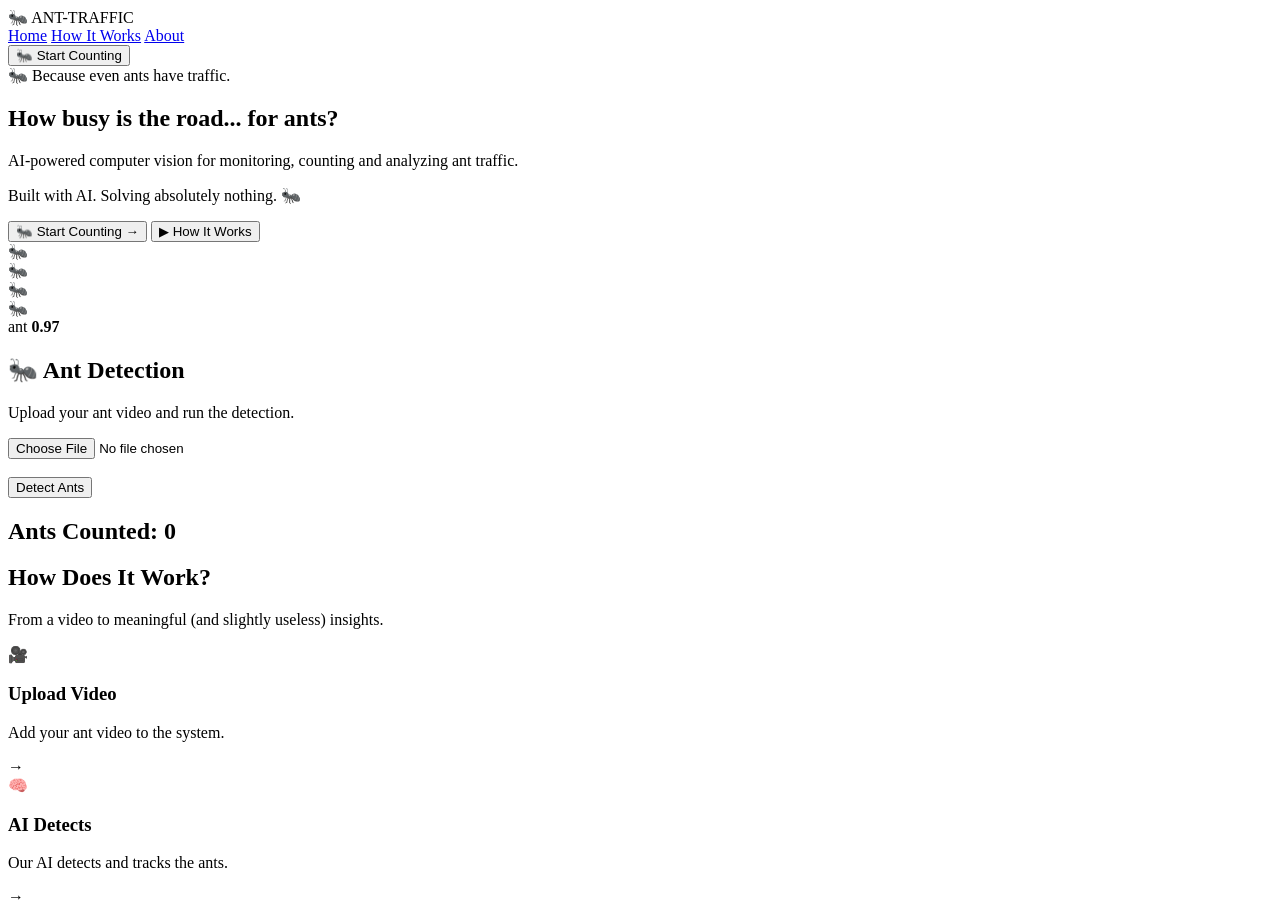
==== Ant_counter/index.html @ 61596527 "completed" ====
<!DOCTYPE html>
<html lang="en">

<head>
    <meta charset="UTF-8">
    <meta name="viewport" content="width=device-width, initial-scale=1.0">

    <title>Ant-Traffic | AI Ant Traffic Monitoring</title>

    <link rel="stylesheet" href="style.css">
</head>

<body>

    <!-- NAVBAR -->
    <nav class="navbar">

        <div class="logo">
            🐜 <span>ANT-TRAFFIC</span>
        </div>

        <div class="nav-links">
            <a href="#home">Home</a>
            <a href="#how-it-works">How It Works</a>
            <a href="#about">About</a>
        </div>

        <button class="nav-button" onclick="startCounting()">
            🐜 Start Counting
        </button>

    </nav>


    <!-- HERO SECTION -->
    <section class="hero" id="home">

        <div class="hero-text">

            <div class="tag">
                🐜 Because even ants have traffic.
            </div>

            <h1>
                How busy is the road...
                <span>for ants?</span>
            </h1>

            <p>
                AI-powered computer vision for monitoring,
                counting and analyzing ant traffic.
            </p>

            <p class="funny">
                Built with AI. Solving absolutely nothing. 🐜
            </p>

            <div class="hero-buttons">

                <button onclick="startCounting()" class="primary-button">
                    🐜 Start Counting →
                </button>

                <button onclick="scrollToHow()" class="secondary-button">
                    ▶ How It Works
                </button>

            </div>

        </div>


        <!-- HERO VISUAL -->
        <div class="hero-visual">

            <div class="road">

                <div class="road-line"></div>

                <div class="ant ant1">🐜</div>
                <div class="ant ant2">🐜</div>
                <div class="ant ant3">🐜</div>
                <div class="ant ant4">🐜</div>

            </div>

            <div class="detection-box">
                <span>ant</span>
                <strong>0.97</strong>
            </div>

        </div>

    </section>


    <!-- ============================= -->
    <!-- VIDEO UPLOAD + PREDICTION -->
    <!-- ============================= -->

    <section id="prediction" class="prediction-section">

        <h2>🐜 Ant Detection</h2>

        <p>
            Upload your ant video and run the detection.
        </p>

        <input
            type="file"
            id="videoInput"
            accept="video/*"
        >

        <br><br>

        <button onclick="uploadVideo()" class="primary-button">
            Detect Ants
        </button>

        <p id="status"></p>

        <!-- PREDICTION VIDEO -->

        <video
            id="predictionVideo"
            controls
            width="700"
            style="display:none;"
        ></video>

        <!-- ANT COUNT -->

        <h2 id="count">
            Ants Counted: 0
        </h2>

    </section>


    <!-- HOW IT WORKS -->
    <section class="how" id="how-it-works">

        <div class="section-title">

            <h2>How Does It Work?</h2>

            <p>
                From a video to meaningful
                (and slightly useless) insights.
            </p>

        </div>


        <div class="steps">

            <div class="step">

                <div class="step-icon">🎥</div>

                <h3>Upload Video</h3>

                <p>
                    Add your ant video to the system.
                </p>

            </div>


            <div class="arrow">→</div>


            <div class="step">

                <div class="step-icon">🧠</div>

                <h3>AI Detects</h3>

                <p>
                    Our AI detects and tracks the ants.
                </p>

            </div>


            <div class="arrow">→</div>
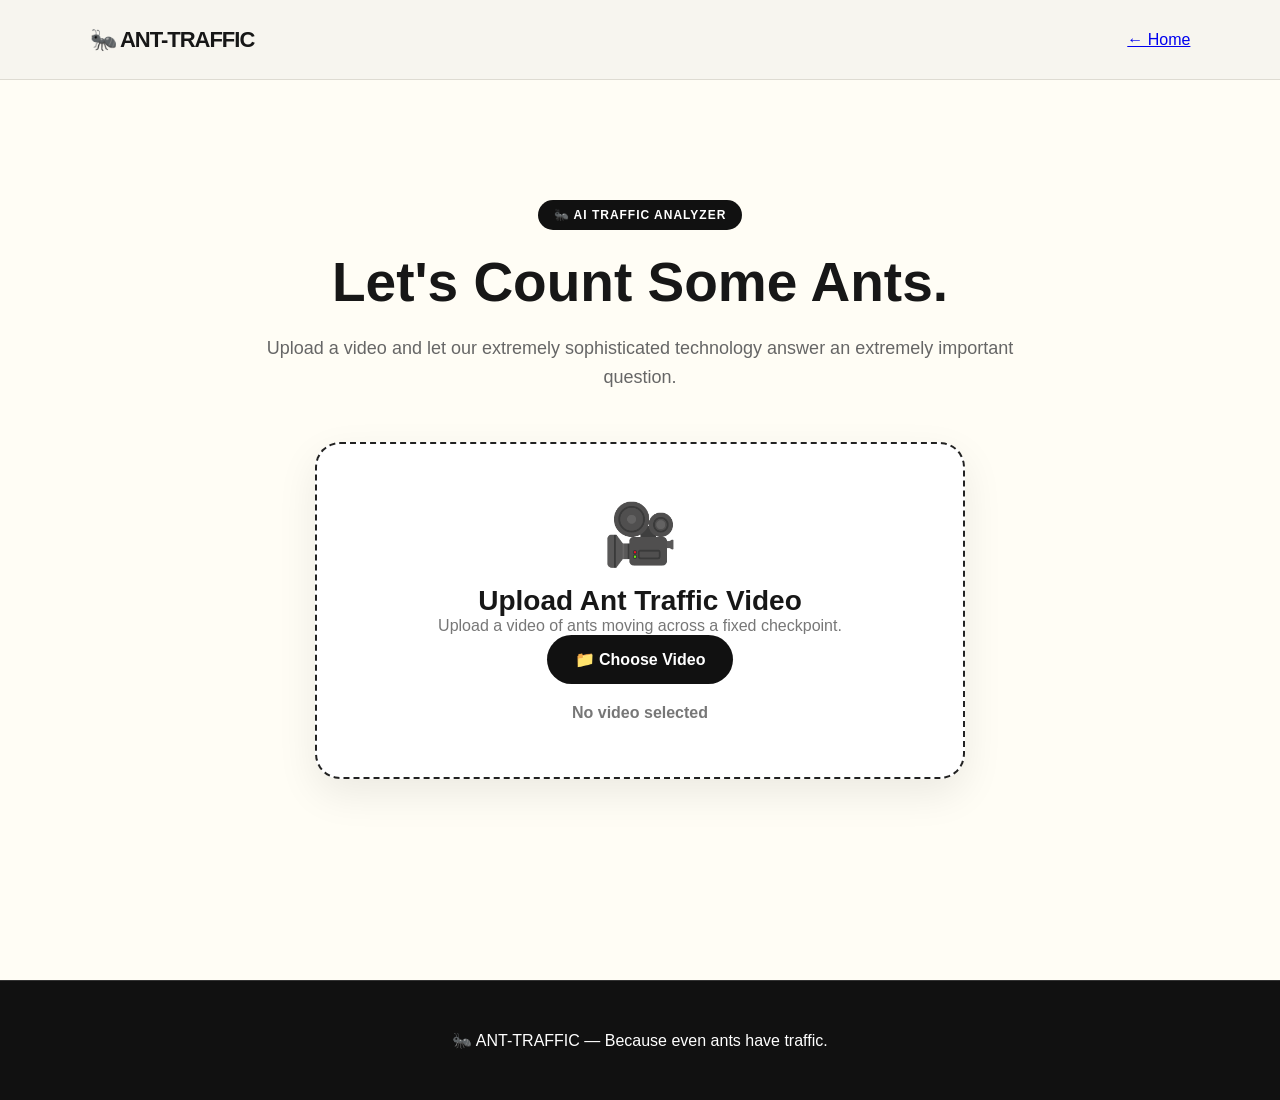
==== commit 58db1173: "added index.html" ====
--- a/Ant_counter/index.html
+++ b/Ant_counter/index.html
@@ -1,92 +1,200 @@
 <!DOCTYPE html>
 <html lang="en">
-
 <head>
     <meta charset="UTF-8">
     <meta name="viewport" content="width=device-width, initial-scale=1.0">
 
-    <title>Ant-Traffic | AI Ant Traffic Monitoring</title>
-
-    <link rel="stylesheet" href="style.css">
+    <title>Ant Traffic Analyzer 🐜</title>
+
+    <link rel="stylesheet" href="./style.css">
 </head>
 
 <body>
 
     <!-- NAVBAR -->
     <nav class="navbar">
-
-        <div class="logo">
-            🐜 <span>ANT-TRAFFIC</span>
+        <div class="logo">🐜 ANT-TRAFFIC</div>
+
+        <a href="index.html" class="nav-link">
+            ← Home
+        </a>
+    </nav>
+
+
+    <!-- ANALYZER -->
+    <section class="analyzer">
+
+        <div class="analyzer-header">
+            <span class="badge">🐜 AI TRAFFIC ANALYZER</span>
+
+            <h1>
+                Let's Count Some Ants.
+            </h1>
+
+            <p>
+                Upload a video and let our extremely sophisticated
+                technology answer an extremely important question.
+            </p>
         </div>
 
-        <div class="nav-links">
-            <a href="#home">Home</a>
-            <a href="#how-it-works">How It Works</a>
-            <a href="#about">About</a>
+
+        <!-- UPLOAD BOX -->
+        <div class="upload-card">
+
+            <div class="upload-icon">
+                🎥
+            </div>
+
+            <h2>Upload Ant Traffic Video</h2>
+
+            <p>
+                Upload a video of ants moving across a fixed checkpoint.
+            </p>
+
+            <input
+                type="file"
+                id="videoInput"
+                accept="video/*"
+                hidden
+            >
+
+            <button
+                class="primary-btn"
+                onclick="document.getElementById('videoInput').click()"
+            >
+                📁 Choose Video
+            </button>
+
+            <p id="fileName" class="file-name">
+                No video selected
+            </p>
+
         </div>
 
-        <button class="nav-button" onclick="startCounting()">
-            🐜 Start Counting
-        </button>
-
-    </nav>
-
-
-    <!-- HERO SECTION -->
-    <section class="hero" id="home">
-
-        <div class="hero-text">
-
-            <div class="tag">
-                🐜 Because even ants have traffic.
-            </div>
-
-            <h1>
-                How busy is the road...
-                <span>for ants?</span>
-            </h1>
-
-            <p>
-                AI-powered computer vision for monitoring,
-                counting and analyzing ant traffic.
+
+        <!-- VIDEO PREVIEW -->
+
+        <div class="video-section" id="videoSection">
+
+            <h2>🎬 Video Preview</h2>
+
+            <video
+                id="videoPreview"
+                controls
+            ></video>
+
+            <button
+                class="analyze-btn"
+                onclick="analyzeVideo()"
+            >
+                🐜 Analyze Ant Traffic
+            </button>
+
+        </div>
+
+
+        <!-- ANALYSIS STATUS -->
+
+        <div class="analysis-card" id="analysisCard">
+
+            <div class="loading-ant">
+                🐜
+            </div>
+
+            <h2 id="analysisTitle">
+                Analyzing Ant Traffic...
+            </h2>
+
+            <p id="analysisText">
+                Please wait while our AI counts extremely tiny commuters.
             </p>
 
-            <p class="funny">
-                Built with AI. Solving absolutely nothing. 🐜
+            <div class="progress-container">
+                <div
+                    class="progress-bar"
+                    id="progressBar"
+                ></div>
+            </div>
+
+            <p id="progressText">
+                0%
             </p>
 
-            <div class="hero-buttons">
-
-                <button onclick="startCounting()" class="primary-button">
-                    🐜 Start Counting →
-                </button>
-
-                <button onclick="scrollToHow()" class="secondary-button">
-                    ▶ How It Works
-                </button>
-
-            </div>
-
         </div>
 
 
-        <!-- HERO VISUAL -->
-        <div class="hero-visual">
-
-            <div class="road">
-
-                <div class="road-line"></div>
-
-                <div class="ant ant1">🐜</div>
-                <div class="ant ant2">🐜</div>
-                <div class="ant ant3">🐜</div>
-                <div class="ant ant4">🐜</div>
-
-            </div>
-
-            <div class="detection-box">
-                <span>ant</span>
-                <strong>0.97</strong>
+        <!-- RESULTS -->
+
+        <div class="results" id="results">
+
+            <div class="results-header">
+                <span class="badge">ANALYSIS COMPLETE</span>
+
+                <h2>
+                    🐜 Ant Traffic Report
+                </h2>
+            </div>
+
+
+            <div class="stats-grid">
+
+                <div class="result-box">
+                    <span>🐜</span>
+                    <h3 id="antCount">127</h3>
+                    <p>Ants Detected</p>
+                </div>
+
+
+                <div class="result-box">
+                    <span>⏱️</span>
+                    <h3>10 min</h3>
+                    <p>Observation Time</p>
+                </div>
+
+
+                <div class="result-box">
+                    <span>📈</span>
+                    <h3 id="trafficRate">12.7/min</h3>
+                    <p>Traffic Rate</p>
+                </div>
+
+            </div>
+
+
+            <!-- TRAFFIC STATUS -->
+
+            <div class="traffic-status">
+
+                <p>Current Ant Traffic</p>
+
+                <h2>
+                    🔴 HIGH TRAFFIC
+                </h2>
+
+                <p>
+                    Consider taking another route.
+                    Unfortunately, you are probably much larger than the ants.
+                </p>
+
+            </div>
+
+
+            <!-- FUNNY MESSAGE -->
+
+            <div class="funny-result">
+
+                <h2>
+                    Was this information necessary?
+                </h2>
+
+                <p>
+                    Absolutely not. 😂
+                </p>
+
+                <p>
+                    But we used AI to find out anyway.
+                </p>
+
             </div>
 
         </div>
@@ -94,94 +202,240 @@
     </section>
 
 
-    <!-- ============================= -->
-    <!-- VIDEO UPLOAD + PREDICTION -->
-    <!-- ============================= -->
-
-    <section id="prediction" class="prediction-section">
-
-        <h2>🐜 Ant Detection</h2>
-
-        <p>
-            Upload your ant video and run the detection.
-        </p>
-
-        <input
-            type="file"
-            id="videoInput"
-            accept="video/*"
-        >
-
-        <br><br>
-
-        <button onclick="uploadVideo()" class="primary-button">
-            Detect Ants
-        </button>
-
-        <p id="status"></p>
-
-        <!-- PREDICTION VIDEO -->
-
-        <video
-            id="predictionVideo"
-            controls
-            width="700"
-            style="display:none;"
-        ></video>
-
-        <!-- ANT COUNT -->
-
-        <h2 id="count">
-            Ants Counted: 0
-        </h2>
-
-    </section>
-
-
-    <!-- HOW IT WORKS -->
-    <section class="how" id="how-it-works">
-
-        <div class="section-title">
-
-            <h2>How Does It Work?</h2>
-
-            <p>
-                From a video to meaningful
-                (and slightly useless) insights.
-            </p>
-
-        </div>
-
-
-        <div class="steps">
-
-            <div class="step">
-
-                <div class="step-icon">🎥</div>
-
-                <h3>Upload Video</h3>
-
-                <p>
-                    Add your ant video to the system.
-                </p>
-
-            </div>
-
-
-            <div class="arrow">→</div>
-
-
-            <div class="step">
-
-                <div class="step-icon">🧠</div>
-
-                <h3>AI Detects</h3>
-
-                <p>
-                    Our AI detects and tracks the ants.
-                </p>
-
-            </div>
-
-
-            <div class="arrow">→</div>+    <footer>
+        🐜 ANT-TRAFFIC — Because even ants have traffic.
+    </footer>
+
+
+    <script>
+
+        const videoInput = document.getElementById("videoInput");
+        const videoPreview = document.getElementById("videoPreview");
+        const videoSection = document.getElementById("videoSection");
+        const fileName = document.getElementById("fileName");
+
+        const analysisCard = document.getElementById("analysisCard");
+        const results = document.getElementById("results");
+
+        const progressBar = document.getElementById("progressBar");
+        const progressText = document.getElementById("progressText");
+
+
+
+        /* VIDEO UPLOAD */
+
+        videoInput.addEventListener("change", function() {
+
+            const file = this.files[0];
+
+            if (!file) {
+                return;
+            }
+
+            fileName.textContent = "📹 " + file.name;
+
+            const videoURL = URL.createObjectURL(file);
+
+            videoPreview.src = videoURL;
+
+            videoSection.style.display = "block";
+
+            analysisCard.style.display = "none";
+
+            results.style.display = "none";
+
+        });
+
+
+
+        /* ANALYZE VIDEO */
+
+        async function analyzeVideo() {
+
+    const file = videoInput.files[0];
+
+    if (!file) {
+
+        alert("Please select a video first.");
+
+        return;
+    }
+
+
+    // Show analysis screen
+
+    analysisCard.style.display = "block";
+
+    results.style.display = "none";
+
+
+    progressBar.style.width = "10%";
+
+    progressText.textContent = "Uploading...";
+
+    document.getElementById("analysisText").textContent =
+        "Uploading your ant traffic video...";
+
+
+    // Create form data
+
+    const formData = new FormData();
+
+    formData.append("video", file);
+
+
+    try {
+
+        progressBar.style.width = "30%";
+
+        progressText.textContent = "30%";
+
+        document.getElementById("analysisText").textContent =
+            "AI is detecting and tracking ants...";
+
+
+        // Send video to Python
+
+        const response = await fetch(
+            "http://127.0.0.1:5000/analyze",
+            {
+                method: "POST",
+                body: formData
+            }
+        );
+
+
+        progressBar.style.width = "70%";
+
+        progressText.textContent = "70%";
+
+        document.getElementById("analysisText").textContent =
+            "Counting checkpoint crossings...";
+
+
+        const data = await response.json();
+
+
+        if (!data.success) {
+
+            throw new Error(
+                data.error || "Analysis failed"
+            );
+        }
+
+
+        // Complete progress
+
+        progressBar.style.width = "100%";
+
+        progressText.textContent = "100%";
+
+        document.getElementById("analysisText").textContent =
+            "Analysis complete!";
+
+
+        setTimeout(function() {
+
+            analysisCard.style.display = "none";
+
+            results.style.display = "block";
+
+
+            // --------------------------------
+            // REAL ANT COUNT
+            // --------------------------------
+
+            document.getElementById("antCount")
+                .textContent = data.count;
+
+
+            // --------------------------------
+            // REAL TRAFFIC RATE
+            // --------------------------------
+
+            document.getElementById("trafficRate")
+                .textContent =
+                data.traffic_rate + "/min";
+
+
+            // --------------------------------
+            // OBSERVATION TIME
+            // --------------------------------
+
+            const timeElement =
+                document.querySelector(
+                    ".result-box:nth-child(2) h3"
+                );
+
+            timeElement.textContent =
+                data.duration + " min";
+
+
+            // --------------------------------
+            // TRAFFIC STATUS
+            // --------------------------------
+
+            const statusHeading =
+                document.querySelector(
+                    ".traffic-status h2"
+                );
+
+            statusHeading.textContent =
+                data.status === "HIGH TRAFFIC"
+                    ? "🔴 HIGH TRAFFIC"
+                    : data.status === "MEDIUM TRAFFIC"
+                        ? "🟡 MEDIUM TRAFFIC"
+                        : "🟢 LOW TRAFFIC";
+
+
+            // --------------------------------
+            // STATUS DESCRIPTION
+            // --------------------------------
+
+            const statusText =
+                document.querySelector(
+                    ".traffic-status p:last-child"
+                );
+
+
+            if (data.status === "HIGH TRAFFIC") {
+
+                statusText.textContent =
+                    "That's a lot of tiny commuters. Consider taking another route.";
+
+            } else if (data.status === "MEDIUM TRAFFIC") {
+
+                statusText.textContent =
+                    "Moderate ant activity detected.";
+
+            } else {
+
+                statusText.textContent =
+                    "The ant highway is relatively quiet.";
+
+            }
+
+        }, 700);
+
+
+    } catch (error) {
+
+        console.error(error);
+
+
+        analysisCard.style.display = "none";
+
+
+        alert(
+            "Unable to analyze the video.\n\n" +
+            error.message
+        );
+
+    }
+
+}
+
+    </script>
+
+</body>
+</html>
--- a/Ant_counter/style.css
+++ b/Ant_counter/style.css
@@ -0,0 +1,730 @@
+* {
+    margin: 0;
+    padding: 0;
+    box-sizing: border-box;
+}
+
+html {
+    scroll-behavior: smooth;
+}
+
+body {
+    font-family: Arial, Helvetica, sans-serif;
+    background: #f7f5ef;
+    color: #171717;
+    overflow-x: hidden;
+}
+
+/* ================= NAVBAR ================= */
+
+.navbar {
+    height: 80px;
+    padding: 0 7%;
+    display: flex;
+    align-items: center;
+    justify-content: space-between;
+    background: rgba(247, 245, 239, 0.92);
+    backdrop-filter: blur(10px);
+    position: sticky;
+    top: 0;
+    z-index: 100;
+    border-bottom: 1px solid #dedbd2;
+}
+
+.logo {
+    font-size: 22px;
+    font-weight: 800;
+    letter-spacing: -1px;
+}
+
+.logo span {
+    margin-left: 5px;
+}
+
+.nav-links {
+    display: flex;
+    gap: 35px;
+}
+
+.nav-links a {
+    text-decoration: none;
+    color: #222;
+    font-size: 14px;
+    font-weight: 600;
+}
+
+.nav-links a:hover {
+    opacity: 0.5;
+}
+
+.nav-button {
+    border: none;
+    background: #171717;
+    color: white;
+    padding: 13px 21px;
+    border-radius: 30px;
+    cursor: pointer;
+    font-weight: 600;
+}
+
+.nav-button:hover {
+    transform: translateY(-2px);
+}
+
+/* ================= HERO ================= */
+
+.hero {
+    min-height: 680px;
+    padding: 80px 7%;
+    display: grid;
+    grid-template-columns: 1fr 1fr;
+    align-items: center;
+    gap: 50px;
+    position: relative;
+}
+
+.hero-text {
+    max-width: 650px;
+}
+
+.tag {
+    display: inline-block;
+    padding: 9px 16px;
+    background: #e9e4d7;
+    border-radius: 30px;
+    font-size: 13px;
+    font-weight: 600;
+    margin-bottom: 25px;
+}
+
+.hero h1 {
+    font-size: clamp(50px, 6vw, 88px);
+    line-height: 0.95;
+    letter-spacing: -5px;
+    margin-bottom: 30px;
+}
+
+.hero h1 span {
+    display: block;
+    color: #77572f;
+}
+
+.hero-text > p {
+    max-width: 500px;
+    color: #666;
+    line-height: 1.6;
+    font-size: 18px;
+}
+
+.hero-text .funny {
+    margin-top: 10px;
+    font-size: 14px;
+    font-weight: 600;
+    color: #333;
+}
+
+.hero-buttons {
+    display: flex;
+    gap: 14px;
+    margin-top: 35px;
+}
+
+.primary-button,
+.secondary-button {
+    padding: 15px 23px;
+    border-radius: 30px;
+    cursor: pointer;
+    font-weight: 700;
+    font-size: 14px;
+}
+
+.primary-button {
+    border: none;
+    background: #171717;
+    color: white;
+}
+
+.secondary-button {
+    background: transparent;
+    border: 1px solid #bbb7ae;
+    color: #222;
+}
+
+.primary-button:hover,
+.secondary-button:hover {
+    transform: translateY(-3px);
+}
+
+/* ================= ANT ROAD ================= */
+
+.hero-visual {
+    height: 430px;
+    position: relative;
+    display: flex;
+    align-items: center;
+    justify-content: center;
+}
+
+.road {
+    width: 90%;
+    height: 260px;
+    background: #292929;
+    border-radius: 25px;
+    position: relative;
+    overflow: hidden;
+    box-shadow: 0 25px 60px rgba(0, 0, 0, 0.18);
+}
+
+.road-line {
+    position: absolute;
+    width: 100%;
+    height: 3px;
+    background: repeating-linear-gradient(
+        90deg,
+        #ffffff 0px,
+        #ffffff 35px,
+        transparent 35px,
+        transparent 70px
+    );
+    top: 50%;
+    opacity: 0.6;
+}
+
+/* ================= ANIMATED ANTS ================= */
+
+.ant {
+    position: absolute;
+    font-size: 27px;
+    z-index: 5;
+    filter: drop-shadow(0 4px 3px rgba(0, 0, 0, 0.4));
+}
+
+.ant1 {
+    top: 35%;
+    left: -50px;
+    animation: antWalk1 8s linear infinite;
+}
+
+.ant2 {
+    top: 58%;
+    left: -50px;
+    animation: antWalk2 11s linear infinite;
+    animation-delay: 1.5s;
+}
+
+.ant3 {
+    top: 25%;
+    left: -50px;
+    animation: antWalk3 9s linear infinite;
+    animation-delay: 3s;
+}
+
+.ant4 {
+    top: 68%;
+    left: -50px;
+    animation: antWalk4 13s linear infinite;
+    animation-delay: 5s;
+}
+
+@keyframes antWalk1 {
+    from {
+        left: -60px;
+    }
+
+    to {
+        left: 105%;
+    }
+}
+
+@keyframes antWalk2 {
+    from {
+        left: -60px;
+    }
+
+    to {
+        left: 105%;
+    }
+}
+
+@keyframes antWalk3 {
+    from {
+        left: -60px;
+    }
+
+    to {
+        left: 105%;
+    }
+}
+
+@keyframes antWalk4 {
+    from {
+        left: -60px;
+    }
+
+    to {
+        left: 105%;
+    }
+}
+
+/* ================= DETECTION BOX ================= */
+
+.detection-box {
+    position: absolute;
+    right: 3%;
+    top: 17%;
+    border: 2px solid #c79a56;
+    padding: 7px 12px;
+    border-radius: 8px;
+    background: rgba(20, 20, 20, 0.8);
+    color: white;
+    font-size: 12px;
+}
+
+.detection-box strong {
+    margin-left: 8px;
+}
+
+/* ================= HOW IT WORKS ================= */
+
+.how {
+    padding: 120px 7%;
+    background: white;
+}
+
+.section-title {
+    text-align: center;
+    margin-bottom: 70px;
+}
+
+.section-title h2 {
+    font-size: 50px;
+    letter-spacing: -2px;
+    margin-bottom: 15px;
+}
+
+.section-title p {
+    color: #777;
+}
+
+.steps {
+    max-width: 1100px;
+    margin: auto;
+    display: flex;
+    align-items: center;
+    justify-content: space-between;
+    gap: 20px;
+}
+
+.step {
+    text-align: center;
+    max-width: 200px;
+}
+
+.step-icon {
+    width: 75px;
+    height: 75px;
+    margin: auto auto 20px;
+    display: flex;
+    align-items: center;
+    justify-content: center;
+    background: #f0ede5;
+    border-radius: 50%;
+    font-size: 30px;
+}
+
+.step h3 {
+    margin-bottom: 10px;
+}
+
+.step p {
+    color: #777;
+    font-size: 14px;
+    line-height: 1.5;
+}
+
+.arrow {
+    font-size: 25px;
+    color: #aaa;
+}
+
+/* ================= STATS ================= */
+
+.stats {
+    padding: 120px 7%;
+    text-align: center;
+}
+
+.stats h2 {
+    font-size: 50px;
+    letter-spacing: -2px;
+    margin-bottom: 60px;
+}
+
+.stats h2 span {
+    color: #77572f;
+}
+
+.stats-container {
+    display: flex;
+    justify-content: center;
+    gap: 25px;
+    flex-wrap: wrap;
+}
+
+.stat {
+    background: white;
+    padding: 35px 60px;
+    border-radius: 20px;
+    min-width: 200px;
+    box-shadow: 0 15px 40px rgba(0, 0, 0, 0.07);
+}
+
+.stat strong {
+    display: block;
+    font-size: 48px;
+    margin-bottom: 8px;
+}
+
+.stat p {
+    color: #777;
+}
+
+.traffic-status {
+    margin: 50px auto 0;
+    padding: 18px 25px;
+    max-width: 500px;
+    background: #ebe8df;
+    border-radius: 15px;
+}
+
+.traffic-status strong {
+    margin-left: 8px;
+}
+
+/* ================= ENDING ================= */
+
+.ending {
+    padding: 150px 20px;
+    text-align: center;
+    background: #171717;
+    color: white;
+}
+
+.ending h2 {
+    font-size: clamp(35px, 5vw, 65px);
+    margin-bottom: 25px;
+}
+
+.ending p {
+    font-size: 40px;
+    margin-bottom: 15px;
+}
+
+.ending span {
+    color: #aaa;
+}
+
+/* ================= FOOTER ================= */
+
+footer {
+    background: #111;
+    color: white;
+    text-align: center;
+    padding: 50px 20px;
+    border-top: 1px solid #333;
+}
+
+footer p {
+    color: #777;
+    margin-top: 10px;
+    font-size: 13px;
+}
+
+/* ================= MOBILE ================= */
+
+@media (max-width: 850px) {
+
+    .nav-links {
+        display: none;
+    }
+
+    .hero {
+        grid-template-columns: 1fr;
+        padding-top: 50px;
+    }
+
+    .hero h1 {
+        font-size: 55px;
+    }
+
+    .hero-visual {
+        height: 300px;
+    }
+
+    .steps {
+        flex-direction: column;
+    }
+
+    .arrow {
+        transform: rotate(90deg);
+    }
+
+    .stats h2,
+    .section-title h2 {
+        font-size: 38px;
+    }
+}
+/* =========================================
+   ANT TRAFFIC ANALYZER
+========================================= */
+
+.analyzer {
+    min-height: 100vh;
+    padding: 120px 8% 80px;
+    background: #fffdf5;
+}
+
+.analyzer-header {
+    text-align: center;
+    max-width: 750px;
+    margin: auto;
+}
+
+.analyzer-header h1 {
+    font-size: 55px;
+    margin: 20px 0;
+}
+
+.analyzer-header p {
+    font-size: 18px;
+    color: #666;
+    line-height: 1.6;
+}
+
+.badge {
+    display: inline-block;
+    padding: 8px 16px;
+    border-radius: 30px;
+    background: #111;
+    color: white;
+    font-size: 12px;
+    font-weight: bold;
+    letter-spacing: 1px;
+}
+
+
+/* UPLOAD */
+
+.upload-card {
+    max-width: 650px;
+    margin: 50px auto;
+    padding: 55px 30px;
+    text-align: center;
+
+    background: white;
+    border: 2px dashed #222;
+    border-radius: 25px;
+
+    box-shadow: 0 15px 40px rgba(0,0,0,0.08);
+}
+
+.upload-icon {
+    font-size: 60px;
+    margin-bottom: 15px;
+}
+
+.upload-card h2 {
+    font-size: 28px;
+}
+
+.upload-card p {
+    color: #777;
+}
+
+.primary-btn,
+.analyze-btn {
+    border: none;
+    padding: 15px 28px;
+    border-radius: 30px;
+    background: #111;
+    color: white;
+    font-size: 16px;
+    font-weight: bold;
+    cursor: pointer;
+    transition: 0.3s;
+}
+
+.primary-btn:hover,
+.analyze-btn:hover {
+    transform: translateY(-3px);
+    background: #333;
+}
+
+.file-name {
+    margin-top: 20px;
+    font-weight: bold;
+}
+
+
+/* VIDEO */
+
+.video-section {
+    display: none;
+    max-width: 800px;
+    margin: 50px auto;
+    text-align: center;
+}
+
+.video-section h2 {
+    margin-bottom: 20px;
+}
+
+#videoPreview {
+    width: 100%;
+    max-height: 500px;
+    border-radius: 20px;
+    background: #111;
+}
+
+.analyze-btn {
+    margin-top: 25px;
+}
+
+
+/* ANALYSIS */
+
+.analysis-card {
+    display: none;
+    max-width: 600px;
+    margin: 50px auto;
+    padding: 45px;
+    text-align: center;
+    background: white;
+    border-radius: 25px;
+    box-shadow: 0 15px 40px rgba(0,0,0,0.08);
+}
+
+.loading-ant {
+    font-size: 55px;
+    animation: antLoading 0.8s infinite alternate;
+}
+
+@keyframes antLoading {
+
+    from {
+        transform: translateX(-20px);
+    }
+
+    to {
+        transform: translateX(20px);
+    }
+
+}
+
+.progress-container {
+    width: 100%;
+    height: 15px;
+    background: #eee;
+    border-radius: 20px;
+    overflow: hidden;
+    margin-top: 25px;
+}
+
+.progress-bar {
+    width: 0%;
+    height: 100%;
+    background: #111;
+    transition: width 0.1s linear;
+}
+
+
+/* RESULTS */
+
+.results {
+    display: none;
+    max-width: 900px;
+    margin: 70px auto;
+    text-align: center;
+}
+
+.results-header {
+    margin-bottom: 35px;
+}
+
+.stats-grid {
+    display: grid;
+    grid-template-columns: repeat(3, 1fr);
+    gap: 20px;
+}
+
+.result-box {
+    background: white;
+    padding: 30px 20px;
+    border-radius: 20px;
+    box-shadow: 0 10px 30px rgba(0,0,0,0.07);
+}
+
+.result-box span {
+    font-size: 35px;
+}
+
+.result-box h3 {
+    font-size: 40px;
+    margin: 10px 0;
+}
+
+.result-box p {
+    color: #777;
+}
+
+
+/* TRAFFIC */
+
+.traffic-status {
+    margin-top: 30px;
+    padding: 35px;
+    border-radius: 20px;
+    background: #111;
+    color: white;
+}
+
+.traffic-status h2 {
+    font-size: 35px;
+}
+
+
+/* FUNNY */
+
+.funny-result {
+    margin-top: 30px;
+    padding: 40px;
+    border-radius: 20px;
+    background: #f5f1df;
+}
+
+.funny-result h2 {
+    font-size: 28px;
+}
+
+.funny-result p {
+    color: #555;
+}
+
+
+/* MOBILE */
+
+@media (max-width: 700px) {
+
+    .analyzer {
+        padding: 100px 5% 60px;
+    }
+
+    .analyzer-header h1 {
+        font-size: 38px;
+    }
+
+    .stats-grid {
+        grid-template-columns: 1fr;
+    }
+
+}
